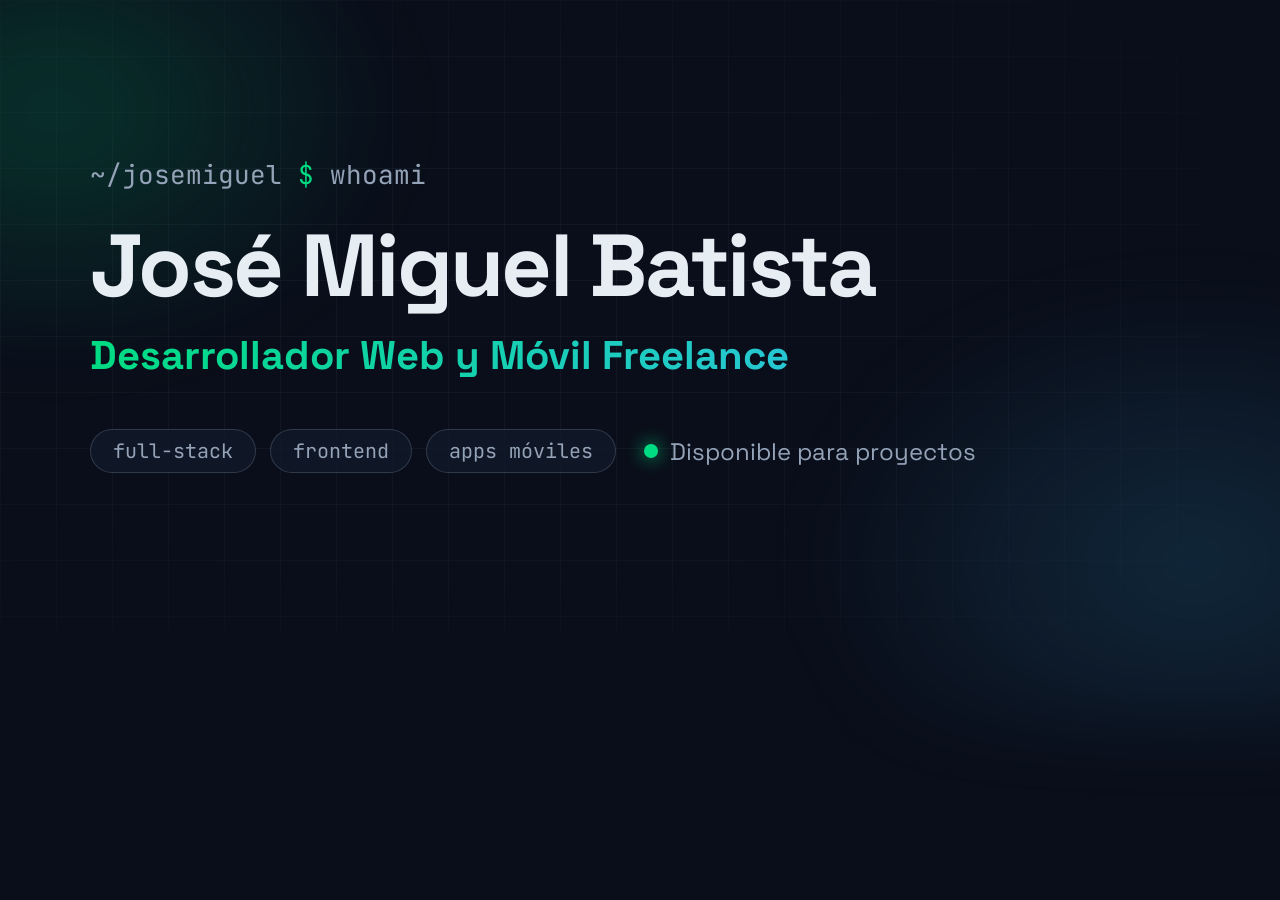
==== assets/og-template.html @ 65eb139c "Portafolio inicial: sitio bilingüe ES/EN, dark mode, caso de estudio Planifesto Sitio estático de un" ====
<!DOCTYPE html>
<html lang="es">
<head>
<meta charset="UTF-8">
<title>Plantilla OG 1200×630 — captura esta página para regenerar og-image.png</title>
<link rel="preconnect" href="https://fonts.googleapis.com">
<link rel="preconnect" href="https://fonts.gstatic.com" crossorigin>
<link href="https://fonts.googleapis.com/css2?family=Space+Grotesk:wght@500;700&family=JetBrains+Mono:wght@400;600&display=swap" rel="stylesheet">
<style>
  * { margin: 0; box-sizing: border-box; }
  body {
    width: 1200px;
    height: 630px;
    overflow: hidden;
    position: relative;
    background: #0a0e1a;
    color: #e6edf3;
    font-family: "Space Grotesk", system-ui, sans-serif;
    display: flex;
    flex-direction: column;
    justify-content: center;
    padding: 0 90px;
  }
  body::before {
    content: "";
    position: absolute;
    inset: 0;
    background-image:
      linear-gradient(rgba(148,163,184,.06) 1px, transparent 1px),
      linear-gradient(90deg, rgba(148,163,184,.06) 1px, transparent 1px);
    background-size: 56px 56px;
    -webkit-mask-image: radial-gradient(ellipse 90% 80% at 40% 50%, #000 30%, transparent 100%);
    mask-image: radial-gradient(ellipse 90% 80% at 40% 50%, #000 30%, transparent 100%);
  }
  body::after {
    content: "";
    position: absolute;
    inset: -15%;
    background:
      radial-gradient(500px 360px at 15% 25%, rgba(0,220,130,.18), transparent 70%),
      radial-gradient(560px 400px at 88% 80%, rgba(56,189,248,.15), transparent 70%);
    filter: blur(40px);
  }
  .content { position: relative; z-index: 1; }
  .mono { font-family: "JetBrains Mono", ui-monospace, monospace; }
  .eyebrow { color: #94a3b8; font-size: 26px; margin-bottom: 28px; }
  .accent { color: #00dc82; }
  h1 { font-size: 88px; font-weight: 700; letter-spacing: -0.03em; line-height: 1.05; margin-bottom: 18px; }
  .role {
    font-size: 40px;
    font-weight: 700;
    background: linear-gradient(90deg, #00dc82, #38bdf8);
    -webkit-background-clip: text;
    background-clip: text;
    -webkit-text-fill-color: transparent;
    margin-bottom: 48px;
  }
  .bottom { display: flex; align-items: center; gap: 28px; font-size: 24px; color: #94a3b8; }
  .chips { display: flex; gap: 14px; }
  .chip {
    font-family: "JetBrains Mono", ui-monospace, monospace;
    font-size: 20px;
    padding: 8px 22px;
    border: 1.5px solid rgba(148,163,184,.25);
    border-radius: 999px;
    background: rgba(18,26,43,.7);
  }
  .status { display: flex; align-items: center; gap: 12px; }
  .dot { width: 14px; height: 14px; border-radius: 50%; background: #00dc82; box-shadow: 0 0 18px rgba(0,220,130,.9); }
</style>
</head>
<body>
  <div class="content">
    <p class="eyebrow mono">~/josemiguel <span class="accent">$</span> whoami</p>
    <h1>José Miguel Batista</h1>
    <p class="role">Desarrollador Web y Móvil Freelance</p>
    <div class="bottom">
      <div class="chips">
        <span class="chip">full-stack</span>
        <span class="chip">frontend</span>
        <span class="chip">apps móviles</span>
      </div>
      <div class="status"><span class="dot"></span> Disponible para proyectos</div>
    </div>
  </div>
</body>
</html>
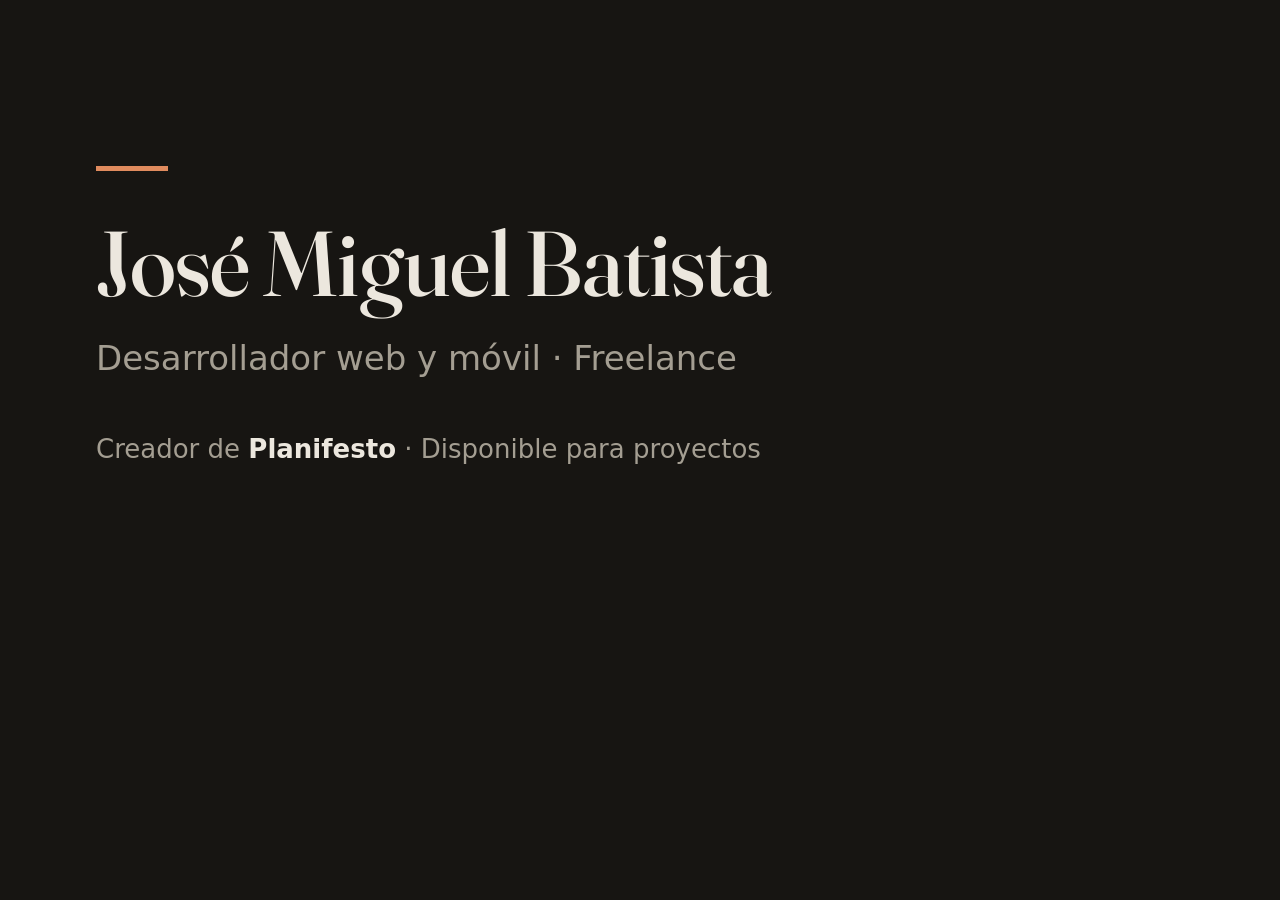
==== commit 58b40e18: "Rediseño editorial: elimina los patrones genéricos de diseño IA Sustituye el tema navy/neón por una " ====
--- a/assets/og-template.html
+++ b/assets/og-template.html
@@ -5,83 +5,39 @@
 <title>Plantilla OG 1200×630 — captura esta página para regenerar og-image.png</title>
 <link rel="preconnect" href="https://fonts.googleapis.com">
 <link rel="preconnect" href="https://fonts.gstatic.com" crossorigin>
-<link href="https://fonts.googleapis.com/css2?family=Space+Grotesk:wght@500;700&family=JetBrains+Mono:wght@400;600&display=swap" rel="stylesheet">
+<link href="https://fonts.googleapis.com/css2?family=Fraunces:opsz,wght@9..144,500;9..144,600&display=swap" rel="stylesheet">
 <style>
   * { margin: 0; box-sizing: border-box; }
   body {
     width: 1200px;
     height: 630px;
     overflow: hidden;
-    position: relative;
-    background: #0a0e1a;
-    color: #e6edf3;
-    font-family: "Space Grotesk", system-ui, sans-serif;
+    background: #171512;
+    color: #ece7de;
+    font-family: system-ui, -apple-system, "Segoe UI", Roboto, sans-serif;
     display: flex;
     flex-direction: column;
     justify-content: center;
-    padding: 0 90px;
+    padding: 0 96px;
   }
-  body::before {
-    content: "";
-    position: absolute;
-    inset: 0;
-    background-image:
-      linear-gradient(rgba(148,163,184,.06) 1px, transparent 1px),
-      linear-gradient(90deg, rgba(148,163,184,.06) 1px, transparent 1px);
-    background-size: 56px 56px;
-    -webkit-mask-image: radial-gradient(ellipse 90% 80% at 40% 50%, #000 30%, transparent 100%);
-    mask-image: radial-gradient(ellipse 90% 80% at 40% 50%, #000 30%, transparent 100%);
+  .rule { width: 72px; height: 5px; background: #e08b5e; margin-bottom: 44px; }
+  h1 {
+    font-family: "Fraunces", Georgia, serif;
+    font-weight: 500;
+    font-size: 92px;
+    line-height: 1.05;
+    letter-spacing: -0.01em;
+    margin-bottom: 26px;
   }
-  body::after {
-    content: "";
-    position: absolute;
-    inset: -15%;
-    background:
-      radial-gradient(500px 360px at 15% 25%, rgba(0,220,130,.18), transparent 70%),
-      radial-gradient(560px 400px at 88% 80%, rgba(56,189,248,.15), transparent 70%);
-    filter: blur(40px);
-  }
-  .content { position: relative; z-index: 1; }
-  .mono { font-family: "JetBrains Mono", ui-monospace, monospace; }
-  .eyebrow { color: #94a3b8; font-size: 26px; margin-bottom: 28px; }
-  .accent { color: #00dc82; }
-  h1 { font-size: 88px; font-weight: 700; letter-spacing: -0.03em; line-height: 1.05; margin-bottom: 18px; }
-  .role {
-    font-size: 40px;
-    font-weight: 700;
-    background: linear-gradient(90deg, #00dc82, #38bdf8);
-    -webkit-background-clip: text;
-    background-clip: text;
-    -webkit-text-fill-color: transparent;
-    margin-bottom: 48px;
-  }
-  .bottom { display: flex; align-items: center; gap: 28px; font-size: 24px; color: #94a3b8; }
-  .chips { display: flex; gap: 14px; }
-  .chip {
-    font-family: "JetBrains Mono", ui-monospace, monospace;
-    font-size: 20px;
-    padding: 8px 22px;
-    border: 1.5px solid rgba(148,163,184,.25);
-    border-radius: 999px;
-    background: rgba(18,26,43,.7);
-  }
-  .status { display: flex; align-items: center; gap: 12px; }
-  .dot { width: 14px; height: 14px; border-radius: 50%; background: #00dc82; box-shadow: 0 0 18px rgba(0,220,130,.9); }
+  .role { font-size: 34px; color: #a49e92; margin-bottom: 56px; }
+  .foot { font-size: 26px; color: #a49e92; }
+  .foot strong { color: #ece7de; font-weight: 600; }
 </style>
 </head>
 <body>
-  <div class="content">
-    <p class="eyebrow mono">~/josemiguel <span class="accent">$</span> whoami</p>
-    <h1>José Miguel Batista</h1>
-    <p class="role">Desarrollador Web y Móvil Freelance</p>
-    <div class="bottom">
-      <div class="chips">
-        <span class="chip">full-stack</span>
-        <span class="chip">frontend</span>
-        <span class="chip">apps móviles</span>
-      </div>
-      <div class="status"><span class="dot"></span> Disponible para proyectos</div>
-    </div>
-  </div>
+  <div class="rule"></div>
+  <h1>José Miguel Batista</h1>
+  <p class="role">Desarrollador web y móvil · Freelance</p>
+  <p class="foot">Creador de <strong>Planifesto</strong> · Disponible para proyectos</p>
 </body>
 </html>
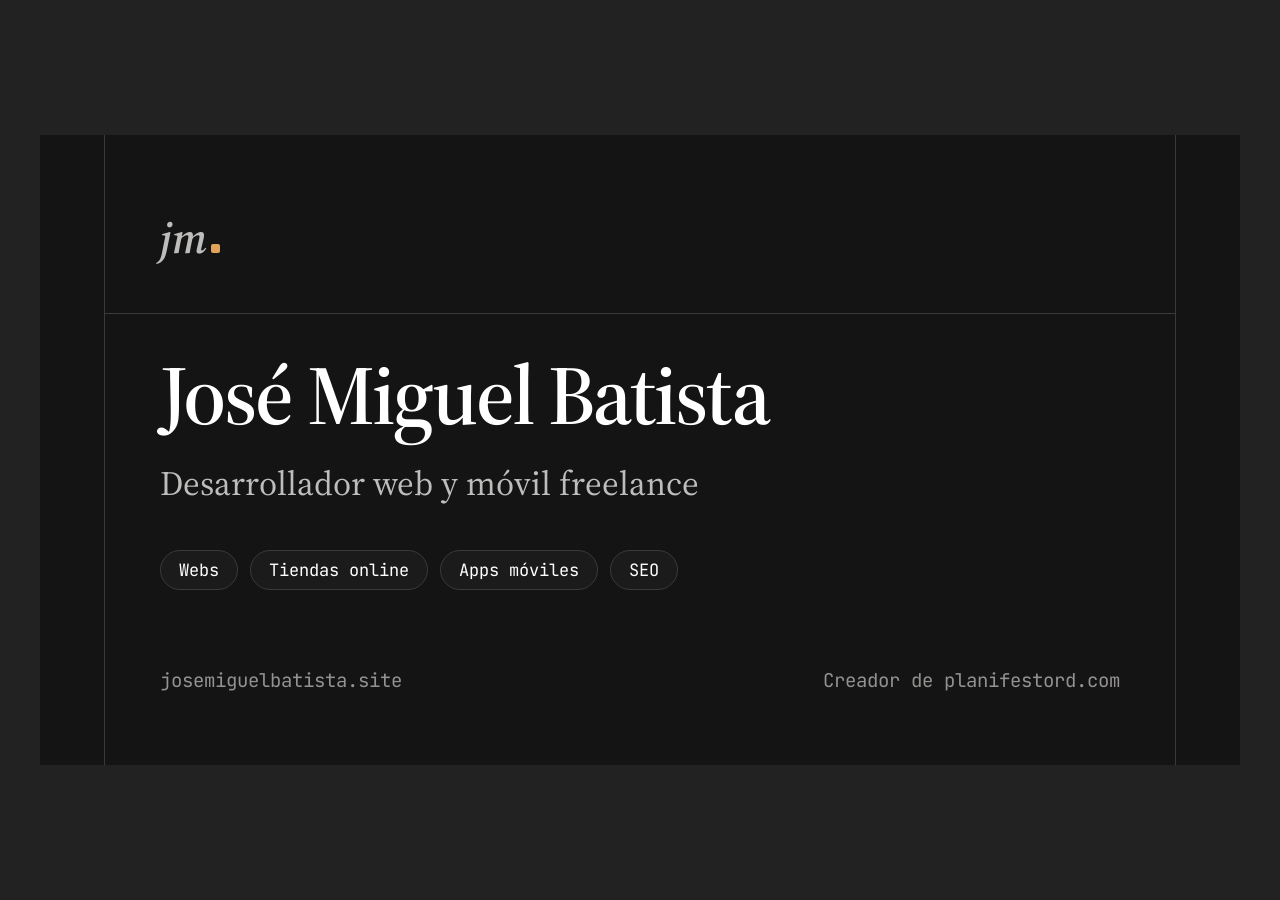
==== commit b3a34b9f: "Rediseño completo con el estilo de ignaciofigueroa.dev Columna estrecha con marco lateral, tipografí" ====
--- a/assets/og-template.html
+++ b/assets/og-template.html
@@ -1,43 +1,89 @@
 <!DOCTYPE html>
+<!-- Plantilla del og-image (1200×630). Para regenerarla: abre este archivo en el
+     navegador, haz una captura del <div class="og"> a 1200×630 y guárdala como
+     assets/og-image.png. -->
 <html lang="es">
 <head>
 <meta charset="UTF-8">
-<title>Plantilla OG 1200×630 — captura esta página para regenerar og-image.png</title>
 <link rel="preconnect" href="https://fonts.googleapis.com">
 <link rel="preconnect" href="https://fonts.gstatic.com" crossorigin>
-<link href="https://fonts.googleapis.com/css2?family=Fraunces:opsz,wght@9..144,500;9..144,600&display=swap" rel="stylesheet">
+<link href="https://fonts.googleapis.com/css2?family=Source+Serif+4:ital,opsz,wght@0,8..60,200..900;1,8..60,200..900&family=JetBrains+Mono:ital,wght@0,100..800&display=swap" rel="stylesheet">
 <style>
+  :root {
+    --background: #141414;
+    --foreground: #ffffff;
+    --muted-foreground: #939291;
+    --muted-strong: #bebdbc;
+    --brand: #e0a458;
+    --rule: #3a3a3a;
+    --font-serif: "Source Serif 4", Georgia, serif;
+    --font-mono: "JetBrains Mono", ui-monospace, monospace;
+  }
   * { margin: 0; box-sizing: border-box; }
-  body {
+  body { background: #222; display: grid; place-items: center; min-height: 100vh; }
+  .og {
+    position: relative;
     width: 1200px;
     height: 630px;
+    background: var(--background);
+    color: var(--foreground);
+    font-family: var(--font-serif);
     overflow: hidden;
-    background: #171512;
-    color: #ece7de;
-    font-family: system-ui, -apple-system, "Segoe UI", Roboto, sans-serif;
+  }
+  .og::before, .og::after {
+    content: "";
+    position: absolute;
+    top: 0; bottom: 0;
+    width: 1px;
+    background: var(--rule);
+  }
+  .og::before { left: 64px; }
+  .og::after { right: 64px; }
+  .inner { position: absolute; inset: 0; padding: 72px 120px; display: flex; flex-direction: column; }
+  .mark { display: flex; align-items: baseline; gap: 4px; }
+  .mark-text { font-family: var(--font-serif); font-style: italic; font-weight: 600; font-size: 44px; color: var(--muted-strong); }
+  .mark-dot { width: 9px; height: 9px; border-radius: 2px; background: var(--brand); }
+  .name { margin-top: 84px; font-size: 84px; font-weight: 600; letter-spacing: -.025em; line-height: 1.02; }
+  .role { margin-top: 22px; font-size: 34px; color: var(--muted-strong); }
+  .chips { margin-top: 44px; display: flex; gap: 12px; }
+  .chip {
+    font-family: var(--font-mono);
+    font-size: 17px;
+    color: var(--foreground);
+    border: 1px solid var(--rule);
+    border-radius: 999px;
+    padding: 8px 18px;
+    background: rgba(32, 31, 30, .7);
+  }
+  .foot {
+    margin-top: auto;
     display: flex;
-    flex-direction: column;
-    justify-content: center;
-    padding: 0 96px;
+    justify-content: space-between;
+    font-family: var(--font-mono);
+    font-size: 19px;
+    color: var(--muted-foreground);
   }
-  .rule { width: 72px; height: 5px; background: #e08b5e; margin-bottom: 44px; }
-  h1 {
-    font-family: "Fraunces", Georgia, serif;
-    font-weight: 500;
-    font-size: 92px;
-    line-height: 1.05;
-    letter-spacing: -0.01em;
-    margin-bottom: 26px;
-  }
-  .role { font-size: 34px; color: #a49e92; margin-bottom: 56px; }
-  .foot { font-size: 26px; color: #a49e92; }
-  .foot strong { color: #ece7de; font-weight: 600; }
+  .rule-top { position: absolute; left: 64px; right: 64px; top: 178px; height: 1px; background: var(--rule); }
 </style>
 </head>
 <body>
-  <div class="rule"></div>
-  <h1>José Miguel Batista</h1>
-  <p class="role">Desarrollador web y móvil · Freelance</p>
-  <p class="foot">Creador de <strong>Planifesto</strong> · Disponible para proyectos</p>
+  <div class="og">
+    <div class="rule-top"></div>
+    <div class="inner">
+      <div class="mark"><span class="mark-text">jm</span><span class="mark-dot"></span></div>
+      <h1 class="name">José Miguel Batista</h1>
+      <p class="role">Desarrollador web y móvil freelance</p>
+      <div class="chips">
+        <span class="chip">Webs</span>
+        <span class="chip">Tiendas online</span>
+        <span class="chip">Apps móviles</span>
+        <span class="chip">SEO</span>
+      </div>
+      <div class="foot">
+        <span>josemiguelbatista.site</span>
+        <span>Creador de planifestord.com</span>
+      </div>
+    </div>
+  </div>
 </body>
 </html>
